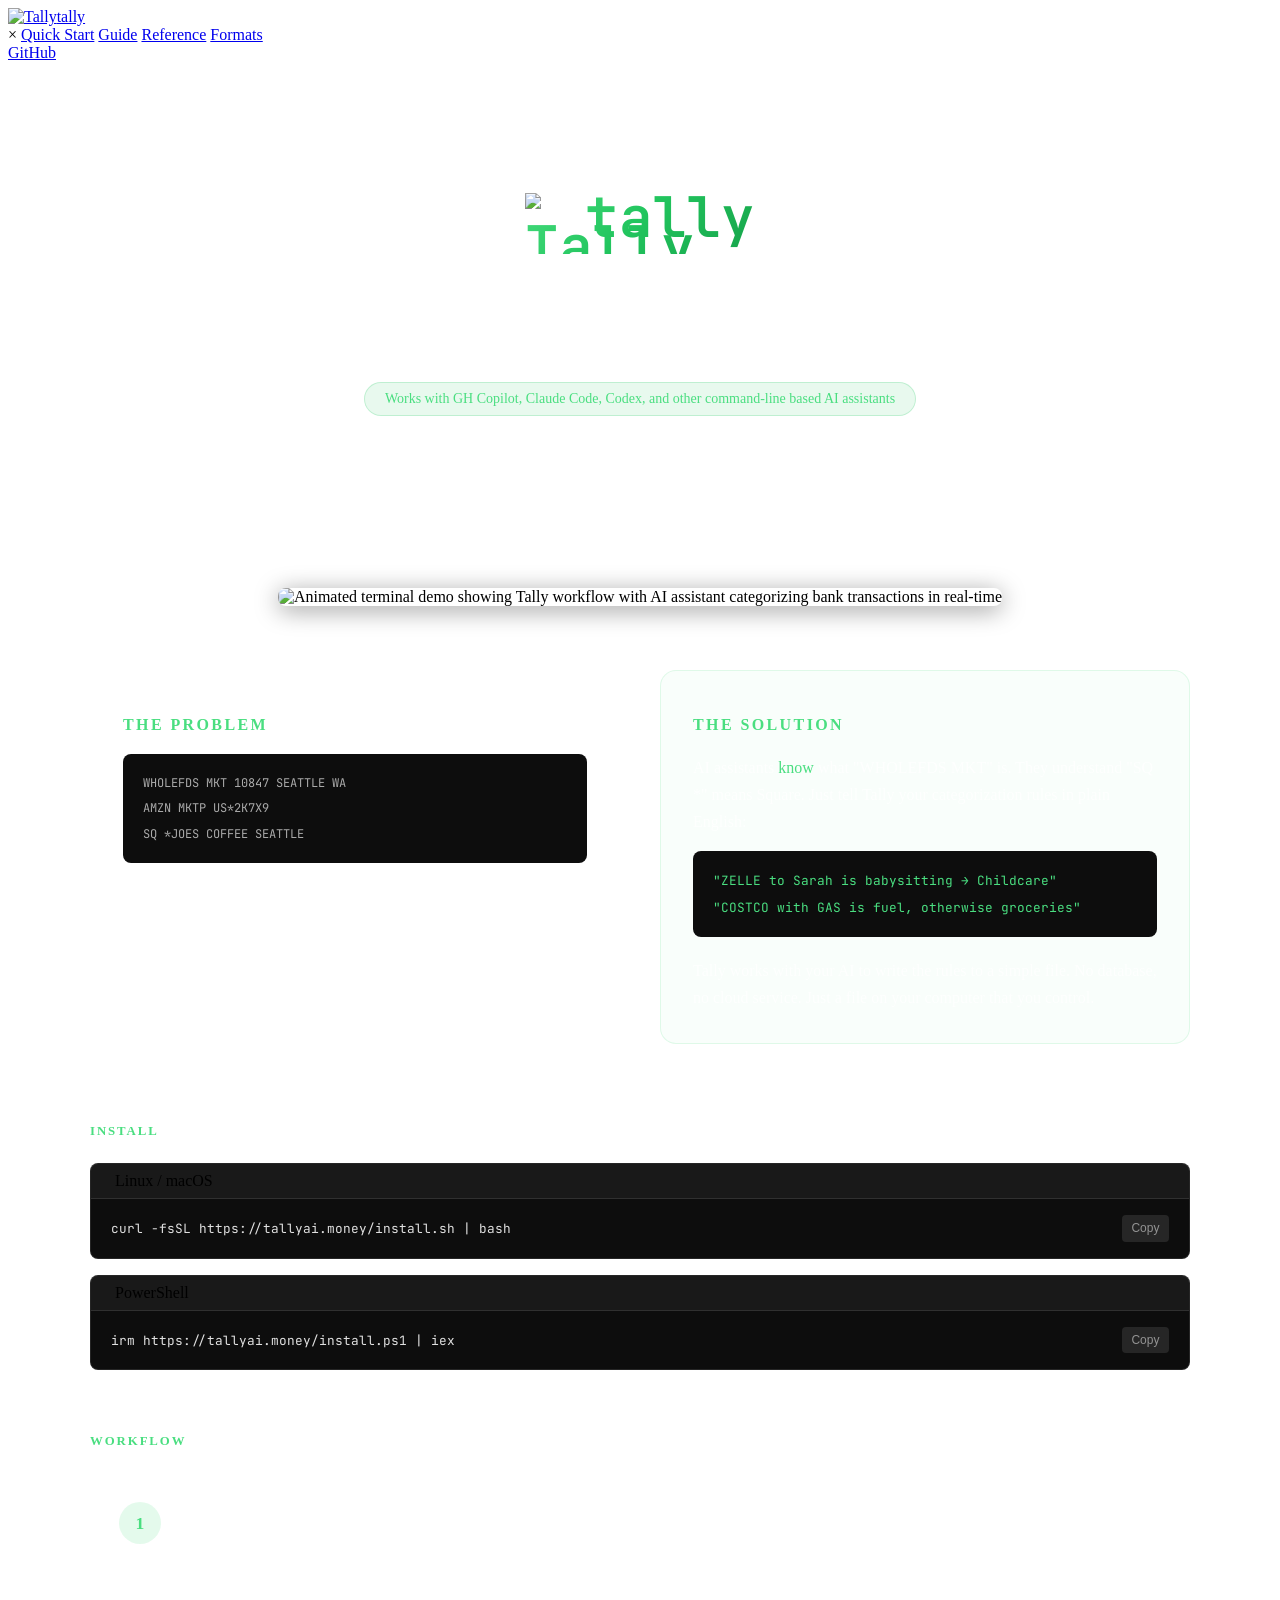
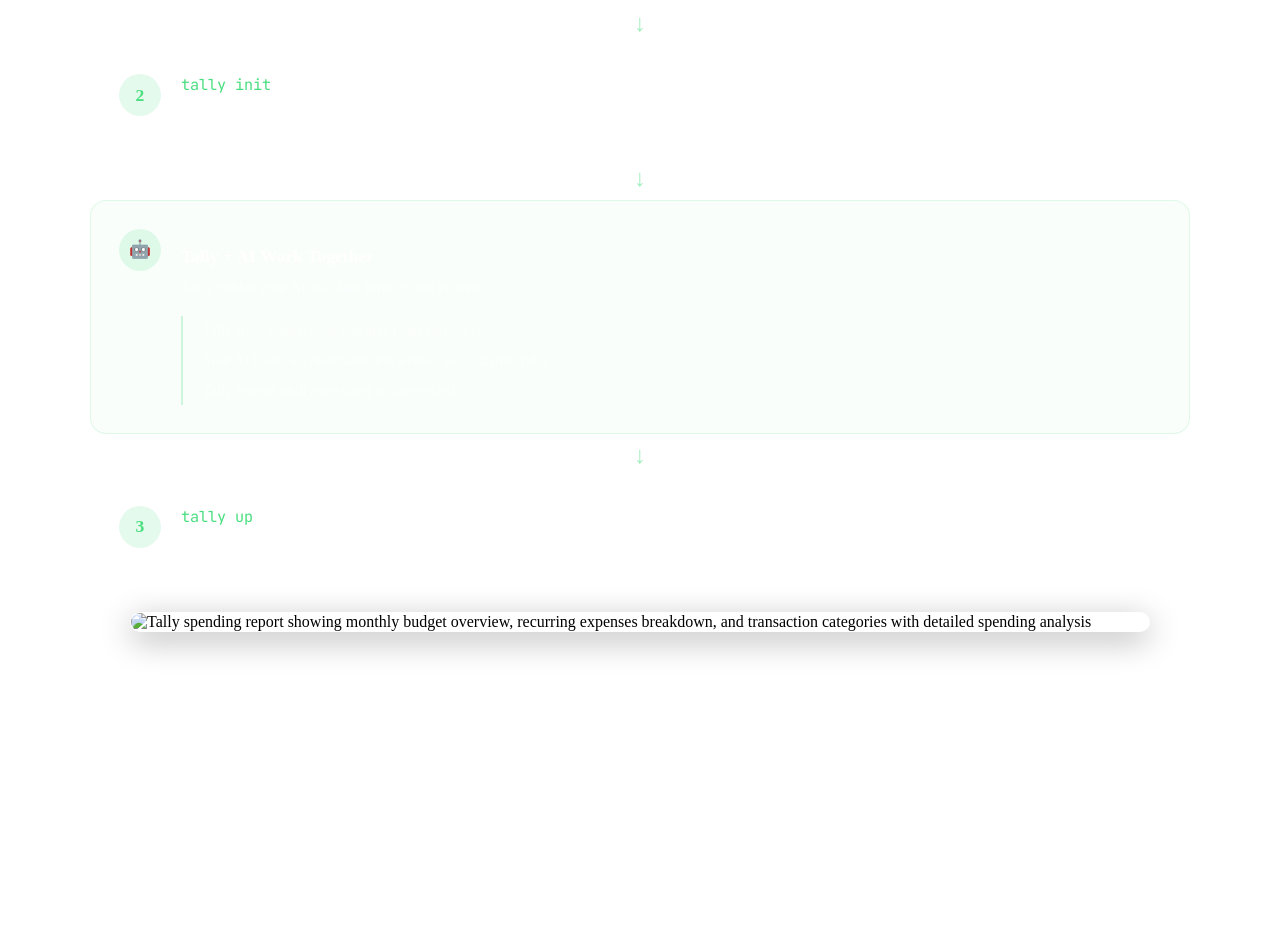
==== docs/index.html @ e44c02fe "Foundational Commit for my fork - Auto udpates use my repo as source of truth from feature/experimen" ====
<!DOCTYPE html>
<html lang="en">
<head>
    <meta charset="UTF-8">
    <meta name="viewport" content="width=device-width, initial-scale=1.0">
    
    <!-- Primary Meta Tags -->
    <title>Tally - AI-Powered Transaction Classification Tool</title>
    <meta name="title" content="Tally - AI-Powered Transaction Classification Tool">
    <meta name="description" content="Tally is an open-source tool that works with AI assistants like Claude, Copilot, and Codex to automatically categorize your bank transactions. No cloud, no database - just a local file you control.">
    <meta name="keywords" content="transaction classification, AI banking, expense tracking, budget tool, open source finance, bank transactions, CSV parser, spending analysis, personal finance, AI assistant">
    <meta name="author" content="Tally">
    <meta name="robots" content="index, follow">
    <link rel="canonical" href="https://tallyai.money/">
    
    <!-- Open Graph / Facebook -->
    <meta property="og:type" content="website">
    <meta property="og:url" content="https://tallyai.money/">
    <meta property="og:title" content="Tally - AI-Powered Transaction Classification Tool">
    <meta property="og:description" content="Automatically categorize bank transactions with AI. Works with Claude, Copilot, and Codex. Open source, local-first, no cloud required.">
    <meta property="og:image" content="https://tallyai.money/screenshot.png">
    <meta property="og:image:alt" content="Tally spending report showing categorized transactions and monthly budget analysis">
    <meta property="og:site_name" content="Tally">
    
    <!-- Twitter -->
    <meta name="twitter:card" content="summary_large_image">
    <meta name="twitter:url" content="https://tallyai.money/">
    <meta name="twitter:title" content="Tally - AI-Powered Transaction Classification Tool">
    <meta name="twitter:description" content="Automatically categorize bank transactions with AI. Works with Claude, Copilot, and Codex. Open source, local-first, no cloud required.">
    <meta name="twitter:image" content="https://tallyai.money/screenshot.png">
    <meta name="twitter:image:alt" content="Tally spending report showing categorized transactions">
    
    <!-- Favicon and Icons -->
    <link rel="icon" type="image/svg+xml" href="logo.svg">
    <link rel="apple-touch-icon" href="logo.svg">
    <meta name="theme-color" content="#16a34a">
    
    <!-- Preconnect for Performance -->
    <link rel="preconnect" href="https://fonts.googleapis.com">
    <link rel="preconnect" href="https://fonts.gstatic.com" crossorigin>
    <link href="https://fonts.googleapis.com/css2?family=Inter:wght@400;500;600&family=JetBrains+Mono&display=swap" rel="stylesheet">
    <link rel="stylesheet" href="styles.css">

    <!-- Structured Data -->
    <script type="application/ld+json">
    {
      "@context": "https://schema.org",
      "@type": "SoftwareApplication",
      "name": "Tally",
      "description": "AI-powered transaction classification tool that works with Claude, Copilot, and other AI assistants to automatically categorize bank transactions",
      "url": "https://tallyai.money",
      "applicationCategory": "FinanceApplication",
      "operatingSystem": "Linux, macOS, Windows",
      "offers": {
        "@type": "Offer",
        "price": "0",
        "priceCurrency": "USD"
      },
      "author": {
        "@type": "Organization",
        "name": "Tally"
      },
      "softwareVersion": "latest",
      "license": "https://opensource.org/licenses/MIT",
      "codeRepository": "https://github.com/davidfowl/tally",
      "programmingLanguage": "Python",
      "screenshot": "https://tallyai.money/screenshot.png",
      "keywords": "transaction classification, AI banking, expense tracking, budget tool, personal finance"
    }
    </script>
    <style>
        /* Page-specific styles for Home */
        .container {
            max-width: 1100px;
            margin: 0 auto;
            padding: 5rem 2rem;
        }

        .hero {
            text-align: center;
            margin-bottom: 5rem;
        }

        .logo, h1.logo {
            font-family: 'JetBrains Mono', monospace;
            font-size: 3.5rem;
            font-weight: 600;
            background: linear-gradient(135deg, #4ade80 0%, #22c55e 50%, #16a34a 100%);
            -webkit-background-clip: text;
            -webkit-text-fill-color: transparent;
            background-clip: text;
            margin-bottom: 1.5rem;
            display: inline-flex;
            align-items: center;
            gap: 0.75rem;
        }

        .logo-icon {
            width: 3rem;
            height: 3rem;
        }

        .callout {
            background: rgba(255,255,255,0.03);
            border: 1px solid rgba(255,255,255,0.08);
            border-radius: 12px;
            padding: 1.25rem 2rem;
            margin-bottom: 2rem;
            text-align: center;
            color: rgba(255,255,255,0.7);
            font-size: 1rem;
        }

        .demo {
            margin-bottom: 4rem;
            text-align: center;
        }

        .demo img {
            max-width: 900px;
            width: 100%;
            border-radius: 8px;
            box-shadow: 0 4px 24px rgba(0,0,0,0.4);
        }

        .tagline {
            font-size: 1.5rem;
            color: rgba(255,255,255,0.9);
            max-width: 700px;
            margin: 0 auto 2rem;
            font-weight: 400;
            line-height: 1.5;
        }

        .badge {
            display: inline-block;
            background: rgba(34, 197, 94, 0.1);
            border: 1px solid rgba(34, 197, 94, 0.2);
            color: #4ade80;
            font-size: 0.875rem;
            font-weight: 500;
            padding: 0.5rem 1.25rem;
            border-radius: 20px;
        }

        .story-section {
            display: grid;
            grid-template-columns: 1fr 1fr;
            gap: 2.5rem;
            margin-bottom: 5rem;
        }

        .story-section .problem,
        .story-section .solution {
            background: rgba(255,255,255,0.02);
            border: 1px solid rgba(255,255,255,0.08);
            border-radius: 16px;
            padding: 2rem;
        }

        .story-section .solution {
            background: rgba(74, 222, 128, 0.03);
            border-color: rgba(74, 222, 128, 0.15);
        }

        .story-section h2 {
            margin-bottom: 1.25rem;
            font-size: 1rem;
        }

        .story-section p {
            color: rgba(255,255,255,0.8);
            font-size: 1rem;
            margin-bottom: 1rem;
            line-height: 1.7;
        }

        .story-section p:last-child {
            margin-bottom: 0;
        }

        .story-section em {
            color: #4ade80;
            font-style: normal;
            font-weight: 500;
        }

        .transaction-examples,
        .example-rules {
            background: #0d0d0d;
            border-radius: 8px;
            padding: 1rem 1.25rem;
            margin-bottom: 1.25rem;
        }

        .transaction-examples code,
        .example-rules code {
            display: block;
            font-family: 'JetBrains Mono', monospace;
            font-size: 0.75rem;
            color: rgba(255,255,255,0.65);
            padding: 0.3rem 0;
        }

        .example-rules code {
            color: #4ade80;
            font-size: 0.8rem;
        }

        .agent-callout {
            background: rgba(34, 197, 94, 0.1);
            border: 1px solid rgba(34, 197, 94, 0.2);
            border-radius: 12px;
            padding: 1.5rem;
            margin-bottom: 3rem;
            text-align: center;
        }

        .agent-callout h3 {
            color: #4ade80;
            font-size: 1rem;
            margin-bottom: 0.5rem;
        }

        .agent-callout p {
            color: rgba(255,255,255,0.7);
            font-size: 0.95rem;
        }

        .install-section {
            margin-bottom: 4rem;
        }

        h2 {
            font-size: 0.8rem;
            font-weight: 600;
            text-transform: uppercase;
            letter-spacing: 0.15em;
            color: #4ade80;
            margin-bottom: 1.5rem;
        }

        h3.step-title {
            font-size: 1.1rem;
            font-weight: 600;
            color: rgba(255,255,255,0.95);
            margin-bottom: 0.5rem;
        }

        /* Override shared install-card styles for this page */
        .install-card {
            background: #0d0d0d;
            border: 1px solid rgba(255,255,255,0.1);
            border-radius: 8px;
            margin-bottom: 1rem;
            overflow: visible;
        }

        .install-header {
            background: rgba(255,255,255,0.05);
            padding: 0.5rem 1rem;
            display: flex;
            align-items: center;
            gap: 0.5rem;
            border-bottom: 1px solid rgba(255,255,255,0.1);
        }

        .install-dots span {
            background: rgba(255,255,255,0.2);
        }

        .install-body {
            padding: 1rem 1.25rem;
            display: flex;
            align-items: center;
            justify-content: space-between;
            gap: 1rem;
        }

        .install-code {
            font-family: 'JetBrains Mono', monospace;
            font-size: 0.8rem;
            color: #e0e0e0;
            white-space: nowrap;
            overflow-x: auto;
            flex: 1;
            min-width: 0;
        }

        .copy-btn {
            background: rgba(255,255,255,0.1);
            border: none;
            border-radius: 4px;
            padding: 0.4rem 0.6rem;
            cursor: pointer;
            color: rgba(255,255,255,0.5);
            font-size: 0.75rem;
            transition: all 0.2s;
            flex-shrink: 0;
        }

        .copy-btn:hover {
            background: rgba(74, 222, 128, 0.2);
            color: #4ade80;
        }

        .copy-btn.copied {
            background: rgba(74, 222, 128, 0.2);
            color: #4ade80;
        }

        .workflow {
            margin-bottom: 4rem;
        }

        .workflow-step {
            display: flex;
            gap: 1.25rem;
            padding: 1.75rem;
            background: rgba(255,255,255,0.02);
            border: 1px solid rgba(255,255,255,0.08);
            border-radius: 16px;
        }

        .workflow-step.ai-step {
            background: rgba(74, 222, 128, 0.03);
            border-color: rgba(74, 222, 128, 0.15);
        }

        .step-number {
            width: 42px;
            height: 42px;
            background: rgba(74, 222, 128, 0.15);
            border-radius: 50%;
            display: flex;
            align-items: center;
            justify-content: center;
            font-weight: 600;
            color: #4ade80;
            flex-shrink: 0;
            font-size: 1.1rem;
        }

        .step-content {
            flex: 1;
        }

        .step-cmd {
            font-family: 'JetBrains Mono', monospace;
            font-size: 0.95rem;
            color: #4ade80;
            margin-bottom: 0.5rem;
        }

        .step-desc {
            color: rgba(255,255,255,0.7);
            font-size: 0.95rem;
            line-height: 1.6;
        }

        .ai-loop {
            margin-top: 1rem;
            padding-left: 1.25rem;
            border-left: 2px solid rgba(74, 222, 128, 0.25);
        }

        .loop-item {
            color: rgba(255,255,255,0.7);
            font-size: 0.9rem;
            padding: 0.4rem 0;
        }

        .loop-cmd {
            font-family: 'JetBrains Mono', monospace;
            color: #4ade80;
            font-size: 0.85rem;
        }

        .workflow-arrow {
            text-align: center;
            color: rgba(74, 222, 128, 0.5);
            font-size: 1.5rem;
            padding: 0.5rem 0;
        }

        .report-preview {
            margin-top: 1.5rem;
            border-radius: 12px;
            overflow: hidden;
            border: 1px solid rgba(255,255,255,0.1);
            box-shadow: 0 8px 32px rgba(0,0,0,0.3);
        }

        .report-preview img {
            width: 100%;
            display: block;
        }

        .open-source {
            text-align: center;
            margin-bottom: 2rem;
        }

        .oss-badge {
            display: inline-block;
            background: rgba(255,255,255,0.1);
            color: #fff;
            font-size: 0.75rem;
            font-weight: 500;
            padding: 0.3rem 0.8rem;
            border-radius: 4px;
            margin-bottom: 0.5rem;
            text-decoration: none;
        }

        .open-source p {
            color: rgba(255,255,255,0.6);
            font-size: 0.9rem;
        }

        .links {
            display: flex;
            justify-content: center;
            gap: 2rem;
            padding-top: 2rem;
            border-top: 1px solid rgba(255,255,255,0.08);
        }

        .links a {
            color: rgba(255,255,255,0.5);
            text-decoration: none;
            font-size: 0.9rem;
            transition: color 0.2s;
        }

        .links a:hover {
            color: #4ade80;
        }

        @media (max-width: 768px) {
            .container { padding: 3rem 1.5rem; }
            .logo { font-size: 2.5rem; }
            .logo-icon { width: 2rem; height: 2rem; }
            .tagline { font-size: 1.15rem; }
            .hero { margin-bottom: 3rem; }
            .story-section {
                grid-template-columns: 1fr;
                gap: 1.5rem;
                margin-bottom: 3rem;
            }
            .story-section .problem,
            .story-section .solution {
                padding: 1.5rem;
            }
            .workflow-step {
                padding: 1.25rem;
            }
            .step-number {
                width: 36px;
                height: 36px;
                font-size: 1rem;
            }
        }
    </style>
</head>
<body>
    <nav>
        <div class="nav-inner">
            <a href="index.html" class="nav-logo"><img src="logo.svg" alt="Tally">tally</a>
            <div class="hamburger" onclick="this.classList.toggle('active'); document.querySelector('.nav-links').classList.toggle('active')">
                <span></span>
                <span></span>
                <span></span>
            </div>
            <div class="nav-links">
                <span class="close-menu" onclick="document.querySelector('.nav-links').classList.remove('active'); document.querySelector('.hamburger').classList.remove('active')">&times;</span>
                <a href="quickstart.html">Quick Start</a>
                <a href="guide.html">Guide</a>
                <a href="reference.html">Reference</a>
                <a href="formats.html">Formats</a>
                <a href="https://github.com/davidfowl/tally" class="mobile-github" style="display:none;">GitHub</a>
            </div>
            <a href="https://github.com/davidfowl/tally" class="nav-github">GitHub</a>
        </div>
    </nav>

    <div class="container">
        <header class="hero">
            <h1 class="logo"><img src="logo.svg" alt="Tally logo" class="logo-icon">tally</h1>
            <p class="tagline">A tool to help agents classify your bank transactions (Terry Aney's experimental build).</p>
            <span class="badge">Works with GH Copilot, Claude Code, Codex, and other command-line based AI assistants</span>
        </header>

        <div class="callout">
            Tally works with your favorite AI coding assistant to automatically categorize transactions.
        </div>

        <section class="demo">
            <img src="demo.gif" alt="Animated terminal demo showing Tally workflow with AI assistant categorizing bank transactions in real-time">
        </section>

        <section class="story-section">
            <article class="problem">
                <h2>The Problem</h2>
                <div class="transaction-examples">
                    <code>WHOLEFDS MKT 10847 SEATTLE WA</code>
                    <code>AMZN MKTP US*2K7X9</code>
                    <code>SQ *JOES COFFEE SEATTLE</code>
                </div>
                <p>Bank transactions look like gibberish. Your bank's categories are too broad—"Shopping" when you need "Kids > Clothing" vs "Home > Furniture". Restaurants get lumped together when you want "Coffee" tracked separately from "Fast Food".</p>
            </article>
            <article class="solution">
                <h2>The Solution</h2>
                <p>AI assistants <em>know</em> what "WHOLEFDS MKT" is. They understand "SQ *" means Square. Just tell Tally your categorization rules in plain English:</p>
                <div class="example-rules">
                    <code>"ZELLE to Sarah is babysitting → Childcare"</code>
                    <code>"COSTCO with GAS is fuel, otherwise groceries"</code>
                </div>
                <p>Tally works with your AI to write the rules to a simple file. No database, no cloud service. Just a file on your computer that you control.</p>
            </article>
        </section>

        <section class="install-section">
            <h2>Install</h2>

            <div class="install-card">
                <div class="install-header">
                    <div class="install-dots"><span></span><span></span><span></span></div>
                    <div class="install-label">Linux / macOS</div>
                </div>
                <div class="install-body">
                    <div class="install-code" data-cmd="curl -fsSL https://tallyai.money/install.sh | bash">curl -fsSL https://tallyai.money/install.sh | bash</div>
                    <button class="copy-btn" onclick="copyCmd(this)">Copy</button>
                </div>
            </div>

            <div class="install-card">
                <div class="install-header">
                    <div class="install-dots"><span></span><span></span><span></span></div>
                    <div class="install-label">PowerShell</div>
                </div>
                <div class="install-body">
                    <div class="install-code" data-cmd="irm https://tallyai.money/install.ps1 | iex">irm https://tallyai.money/install.ps1 | iex</div>
                    <button class="copy-btn" onclick="copyCmd(this)">Copy</button>
                </div>
            </div>

        </section>

        <section class="workflow">
            <h2>Workflow</h2>
            <div class="workflow-step">
                <div class="step-number">1</div>
                <div class="step-content">
                    <h3 class="step-title">Download your CSVs</h3>
                    <div class="step-desc">Export transactions from your bank and credit card accounts</div>
                </div>
            </div>

            <div class="workflow-arrow">↓</div>

            <div class="workflow-step">
                <div class="step-number">2</div>
                <div class="step-content">
                    <div class="step-cmd">tally init</div>
                    <div class="step-desc">Tally creates a configuration folder with instructions for your AI</div>
                </div>
            </div>

            <div class="workflow-arrow">↓</div>

            <div class="workflow-step ai-step">
                <div class="step-number">🤖</div>
                <div class="step-content">
                    <h3 class="step-title">Tally + AI Work Together</h3>
                    <div class="step-desc">Tally guides your AI assistant through the process:</div>
                    <div class="ai-loop">
                        <div class="loop-item">Tally finds transactions that aren't categorized yet</div>
                        <div class="loop-item">Your AI identifies merchants and writes categorization rules</div>
                        <div class="loop-item">Tally repeats until everything is categorized</div>
                    </div>
                </div>
            </div>

            <div class="workflow-arrow">↓</div>

            <div class="workflow-step">
                <div class="step-number">3</div>
                <div class="step-content">
                    <div class="step-cmd">tally up</div>
                    <div class="step-desc">Tally generates a beautiful spending report with all your transactions categorized</div>
                </div>
            </div>

            <figure class="report-preview">
                <img src="screenshot.png" alt="Tally spending report showing monthly budget overview, recurring expenses breakdown, and transaction categories with detailed spending analysis">
            </figure>
        </section>

        <section class="open-source">
            <a href="https://github.com/davidfowl/tally" class="oss-badge">Open Source</a>
            <p>Tally is MIT licensed. Contributions welcome!</p>
        </section>

        <footer class="links">
            <a href="https://github.com/davidfowl/tally">GitHub</a>
            <a href="https://github.com/davidfowl/tally/releases">Releases</a>
            <a href="quickstart.html">Docs</a>
        </footer>
    </div>

    <script>
        function copyCmd(btn) {
            const cmd = btn.previousElementSibling.dataset.cmd;
            navigator.clipboard.writeText(cmd).then(() => {
                btn.textContent = 'Copied!';
                btn.classList.add('copied');
                setTimeout(() => {
                    btn.textContent = 'Copy';
                    btn.classList.remove('copied');
                }, 2000);
            });
        }
    </script>
</body>
</html>
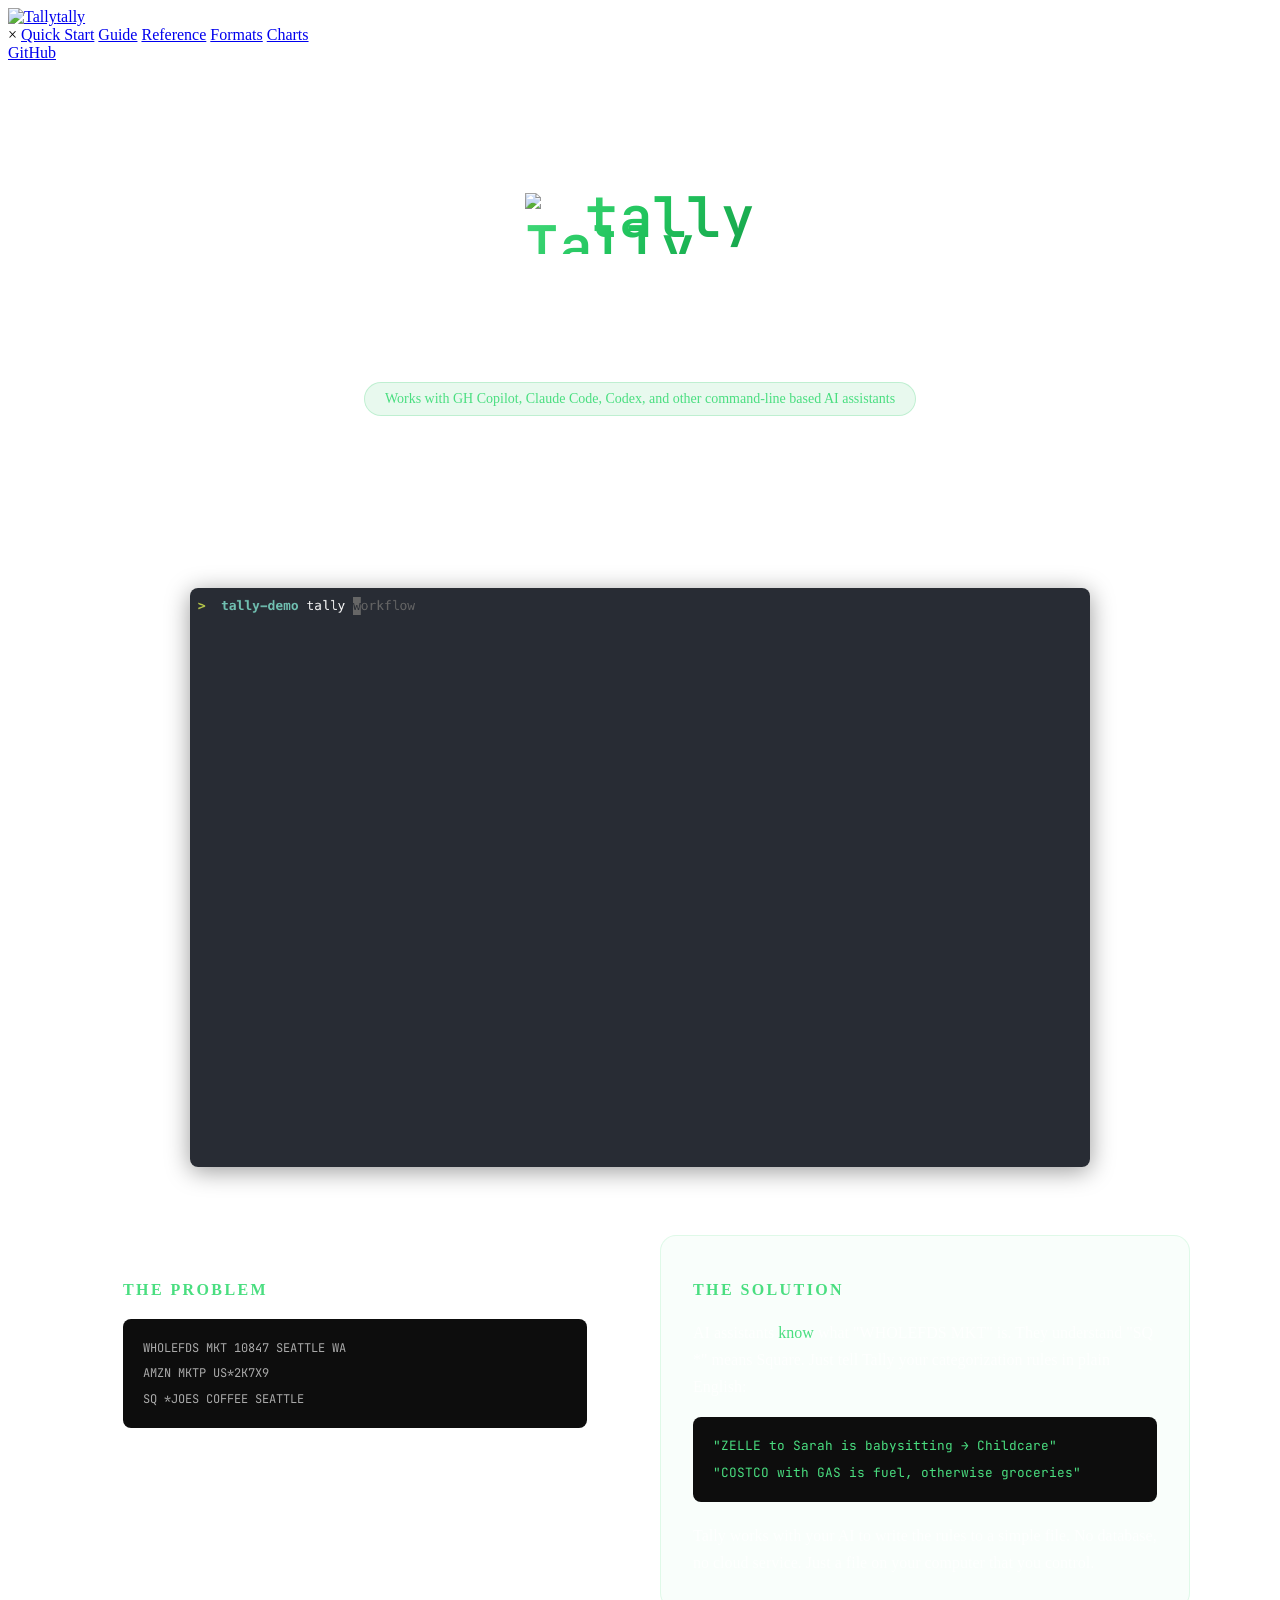
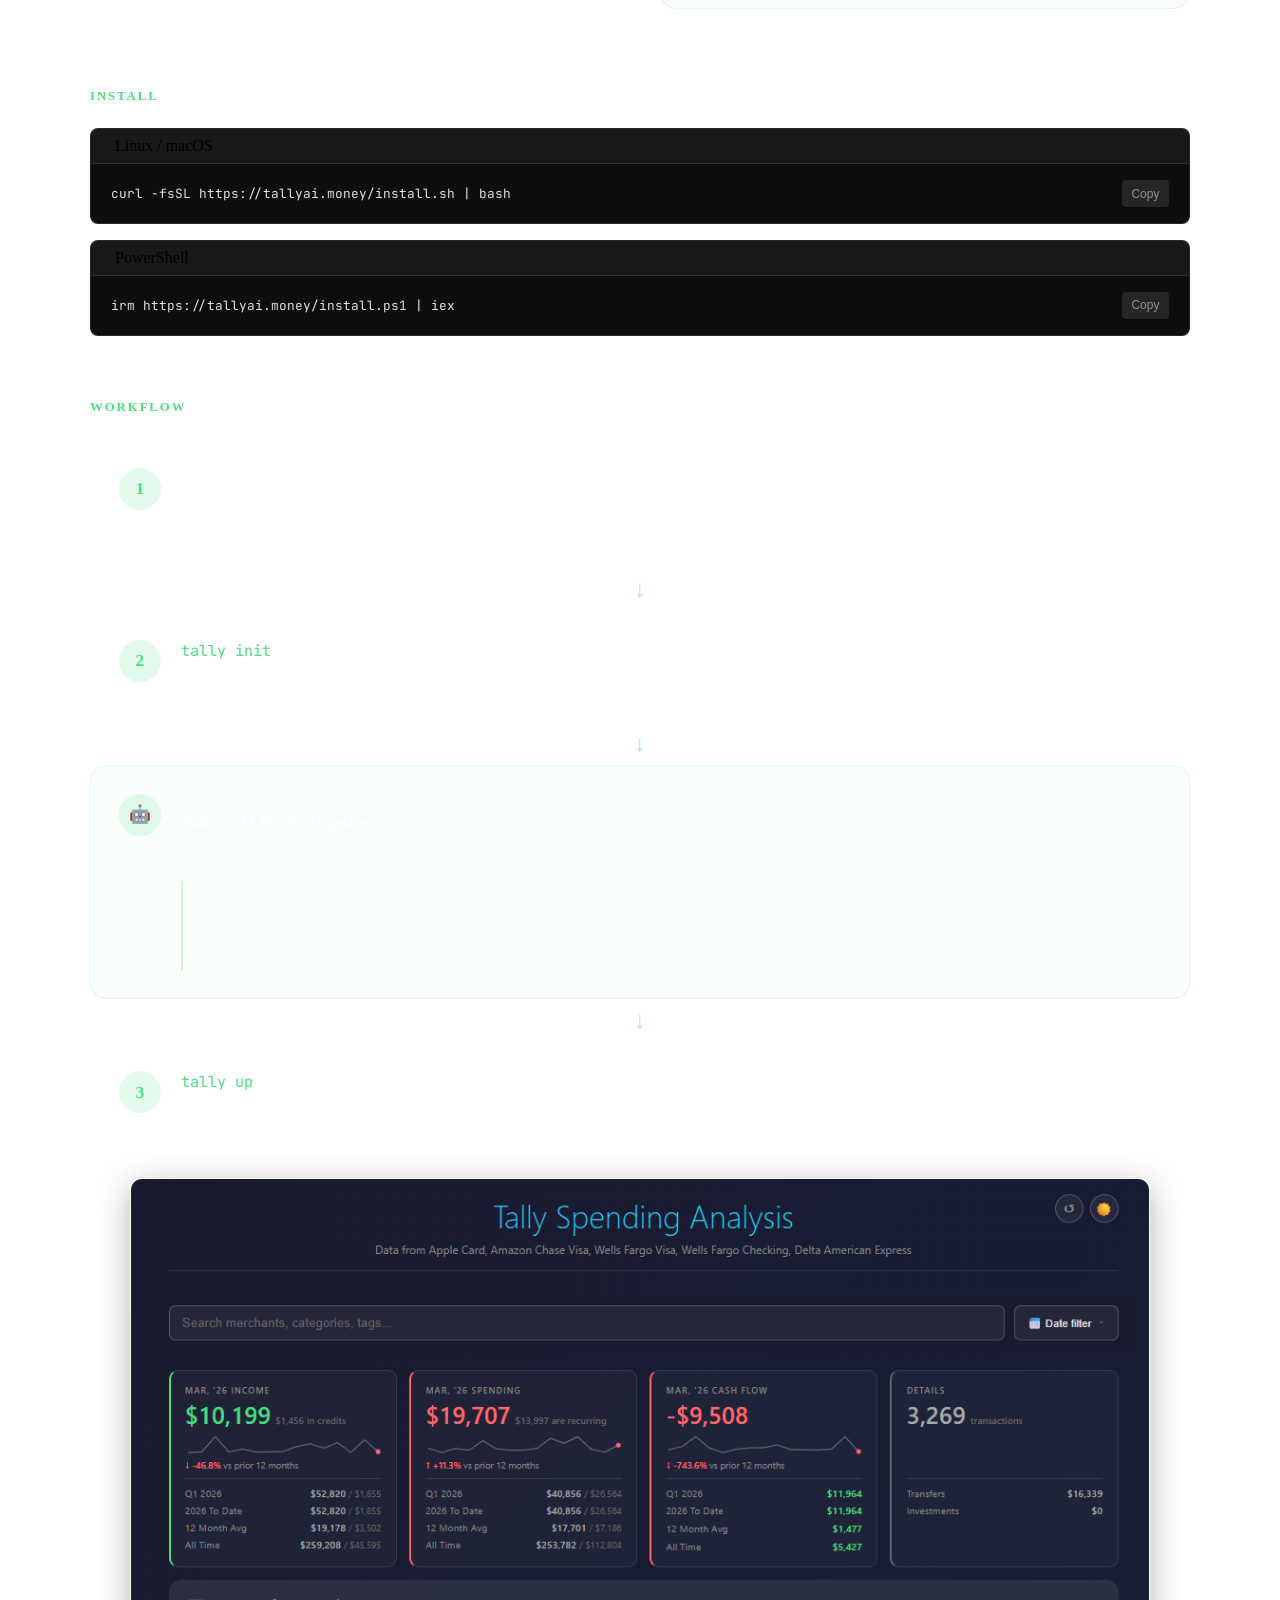
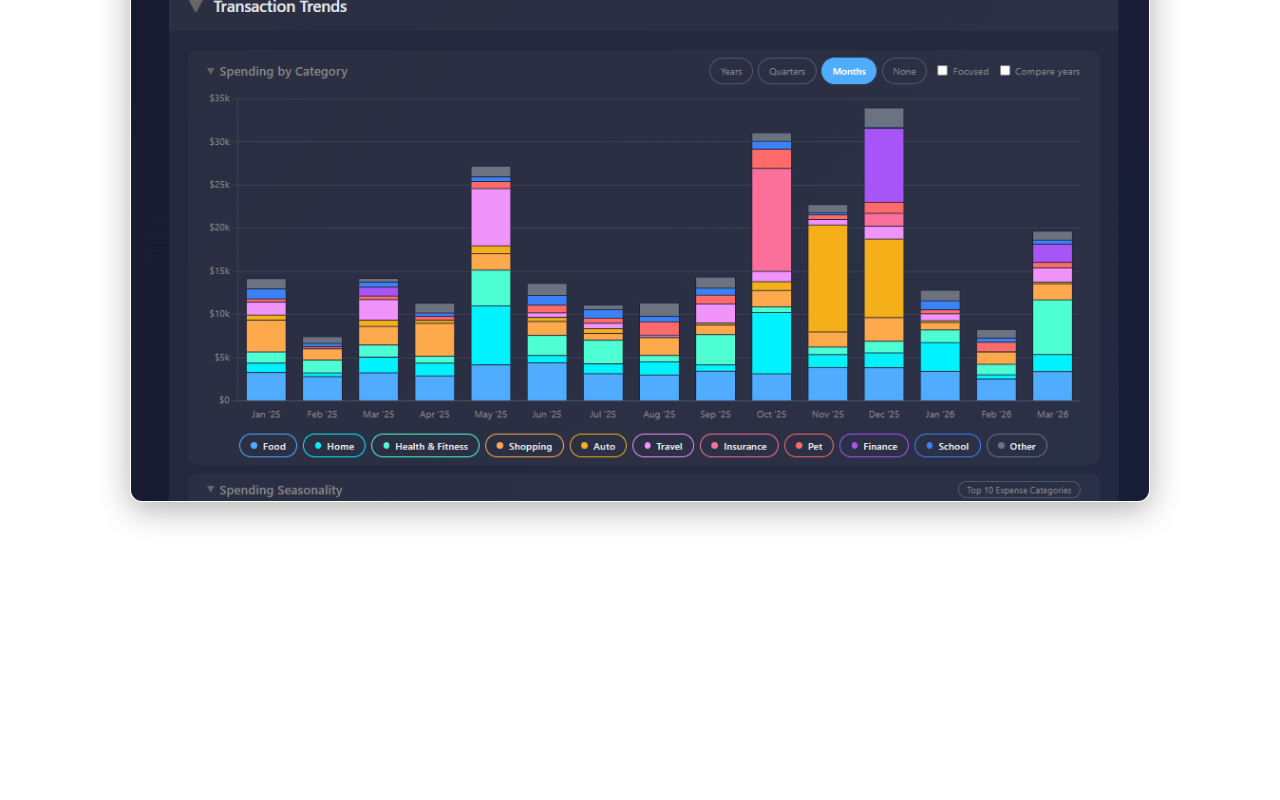
==== commit 3f4c3e44: "Merge branch 'feature/categorization' into feature/experimental" ====
--- a/docs/index.html
+++ b/docs/index.html
@@ -18,7 +18,7 @@
     <meta property="og:url" content="https://tallyai.money/">
     <meta property="og:title" content="Tally - AI-Powered Transaction Classification Tool">
     <meta property="og:description" content="Automatically categorize bank transactions with AI. Works with Claude, Copilot, and Codex. Open source, local-first, no cloud required.">
-    <meta property="og:image" content="https://tallyai.money/screenshot.png">
+    <meta property="og:image" content="https://tallyai.money/images/screenshot.png">
     <meta property="og:image:alt" content="Tally spending report showing categorized transactions and monthly budget analysis">
     <meta property="og:site_name" content="Tally">
     
@@ -27,7 +27,7 @@
     <meta name="twitter:url" content="https://tallyai.money/">
     <meta name="twitter:title" content="Tally - AI-Powered Transaction Classification Tool">
     <meta name="twitter:description" content="Automatically categorize bank transactions with AI. Works with Claude, Copilot, and Codex. Open source, local-first, no cloud required.">
-    <meta name="twitter:image" content="https://tallyai.money/screenshot.png">
+    <meta name="twitter:image" content="https://tallyai.money/images/screenshot.png">
     <meta name="twitter:image:alt" content="Tally spending report showing categorized transactions">
     
     <!-- Favicon and Icons -->
@@ -64,7 +64,7 @@
       "license": "https://opensource.org/licenses/MIT",
       "codeRepository": "https://github.com/davidfowl/tally",
       "programmingLanguage": "Python",
-      "screenshot": "https://tallyai.money/screenshot.png",
+      "screenshot": "https://tallyai.money/images/screenshot.png",
       "keywords": "transaction classification, AI banking, expense tracking, budget tool, personal finance"
     }
     </script>
@@ -478,6 +478,7 @@
                 <a href="guide.html">Guide</a>
                 <a href="reference.html">Reference</a>
                 <a href="formats.html">Formats</a>
+                <a href="charts.html">Charts</a>
                 <a href="https://github.com/davidfowl/tally" class="mobile-github" style="display:none;">GitHub</a>
             </div>
             <a href="https://github.com/davidfowl/tally" class="nav-github">GitHub</a>
@@ -496,7 +497,7 @@
         </div>
 
         <section class="demo">
-            <img src="demo.gif" alt="Animated terminal demo showing Tally workflow with AI assistant categorizing bank transactions in real-time">
+            <img src="images/demo.gif" alt="Animated terminal demo showing Tally workflow with AI assistant categorizing bank transactions in real-time">
         </section>
 
         <section class="story-section">
@@ -593,7 +594,7 @@
             </div>
 
             <figure class="report-preview">
-                <img src="screenshot.png" alt="Tally spending report showing monthly budget overview, recurring expenses breakdown, and transaction categories with detailed spending analysis">
+                <img src="images/screenshot.png" alt="Tally spending report showing monthly budget overview, recurring expenses breakdown, and transaction categories with detailed spending analysis">
             </figure>
         </section>
 
